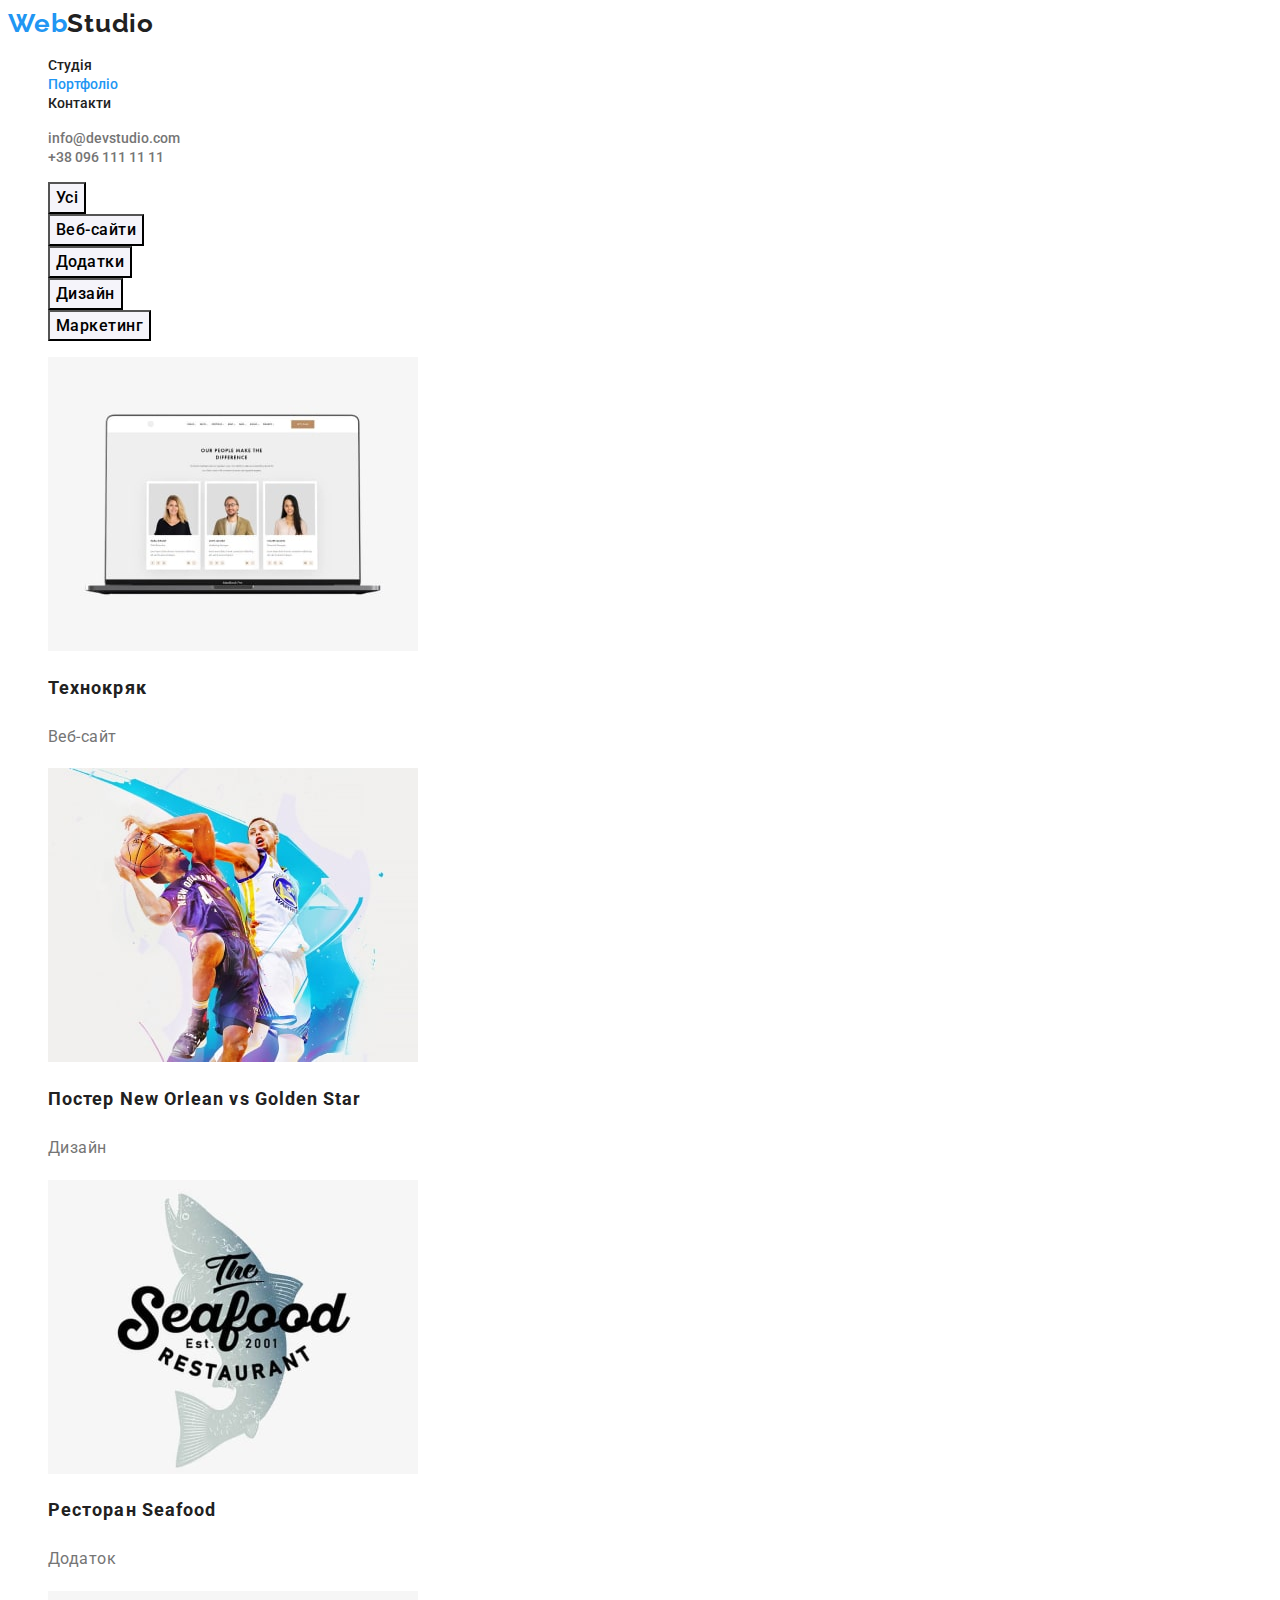
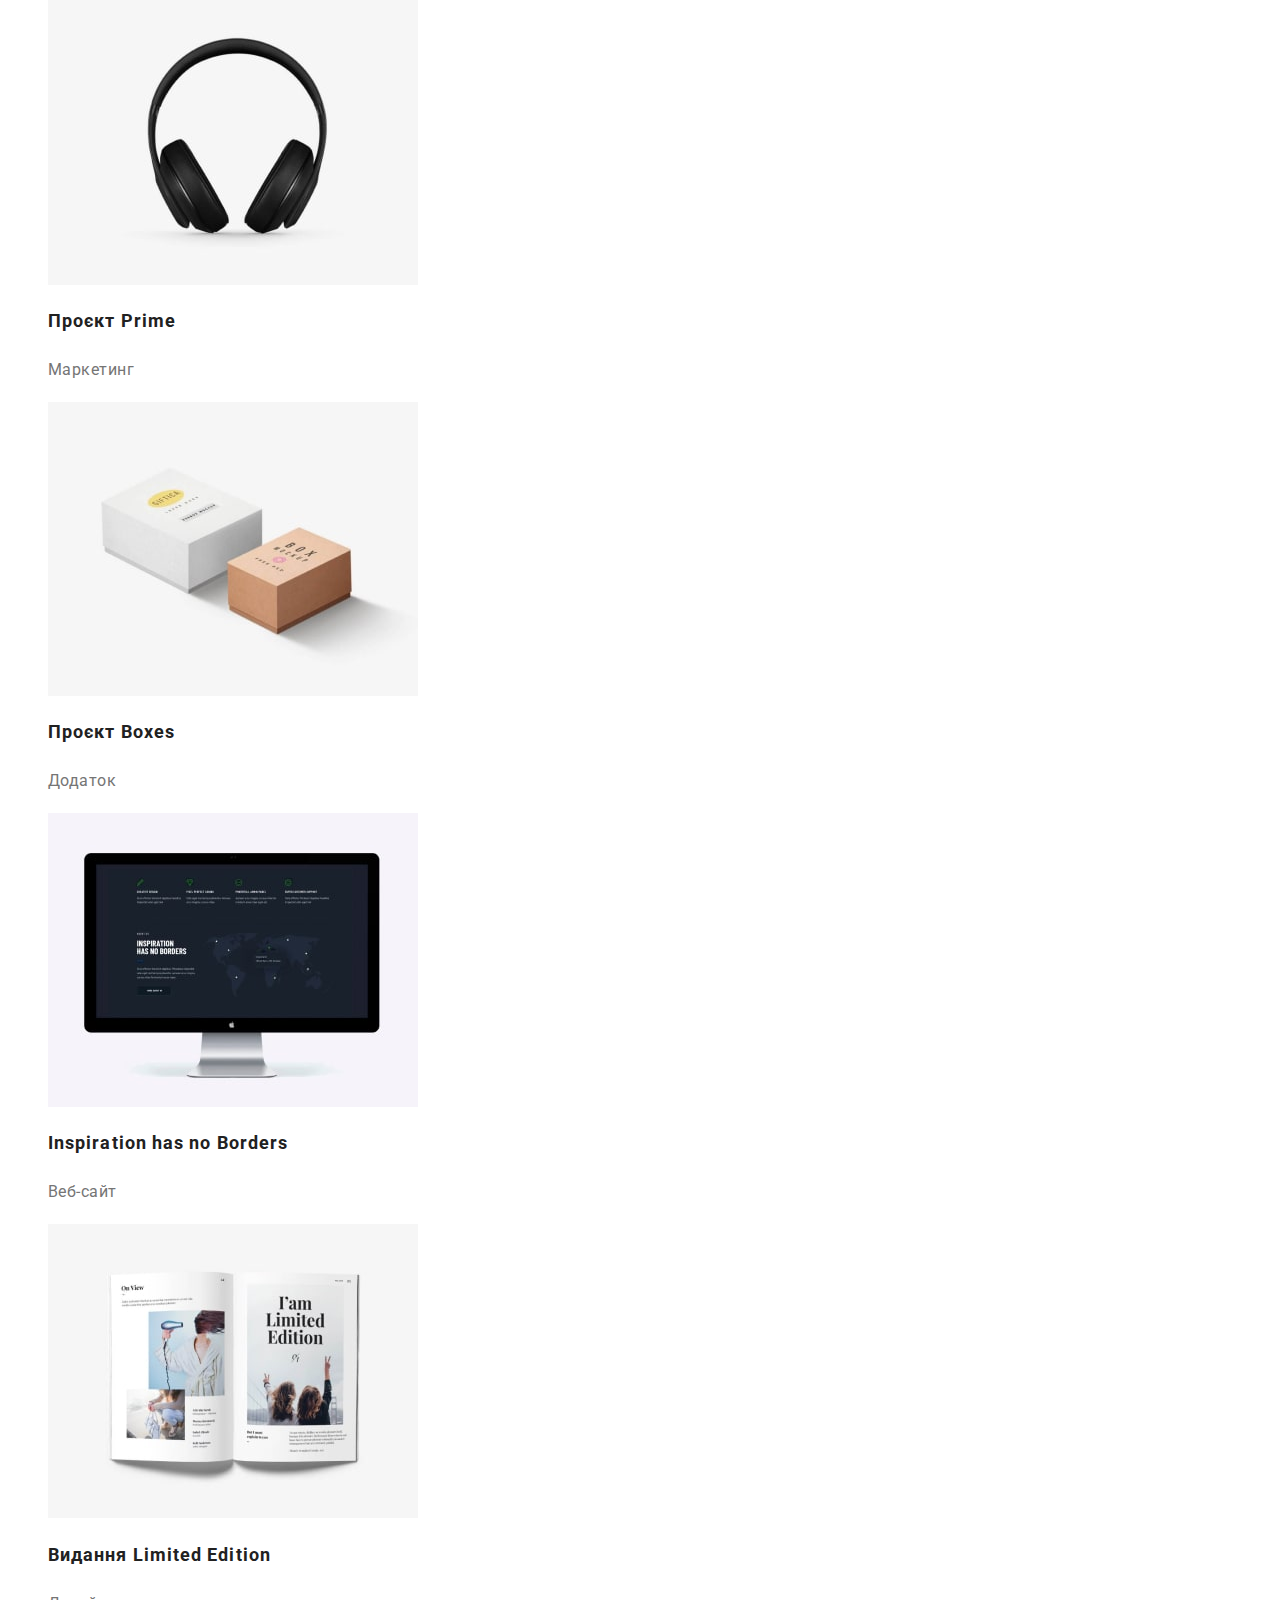
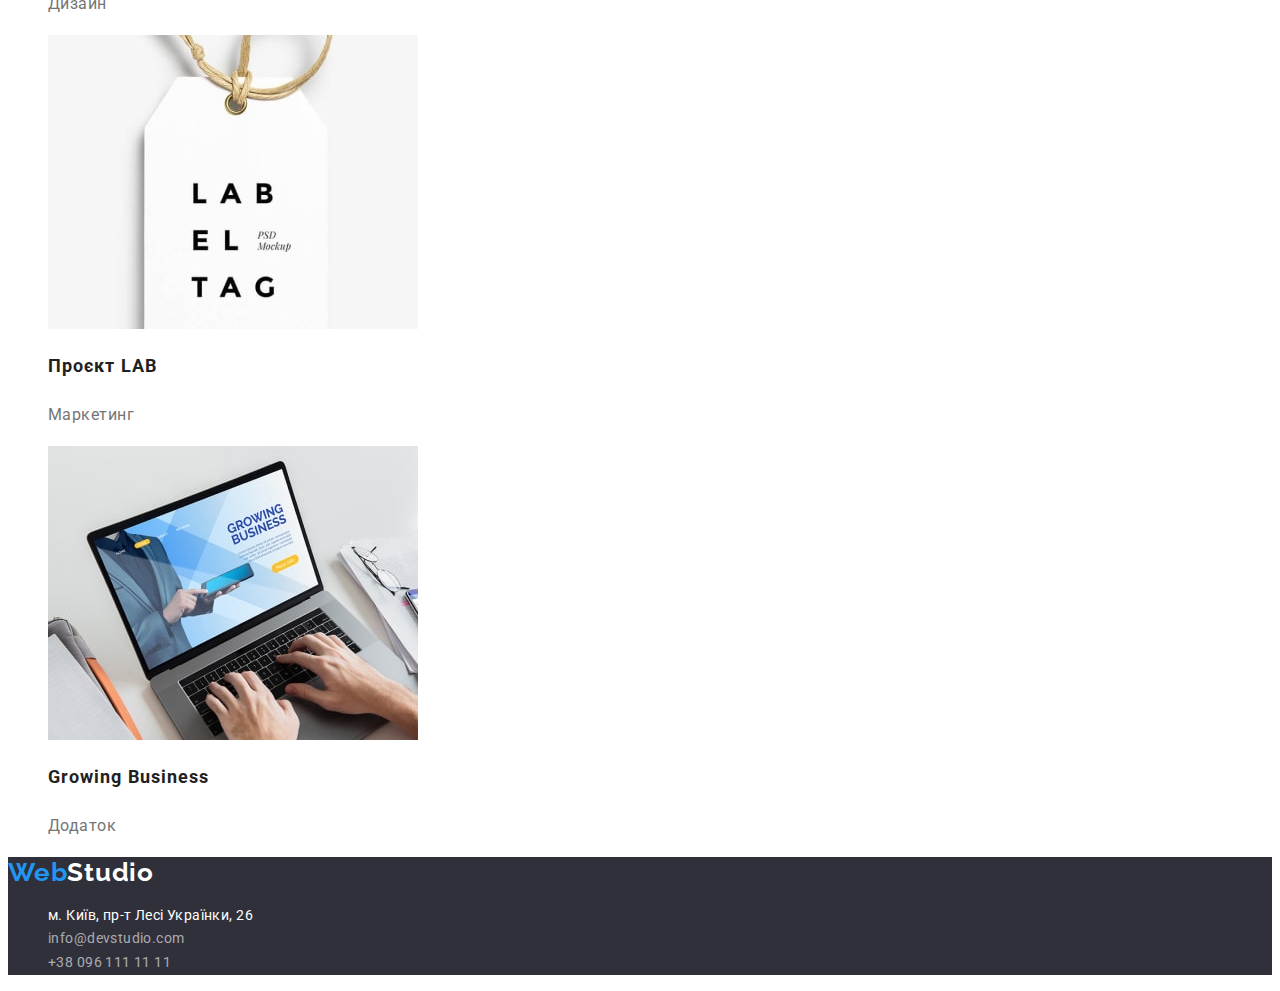
==== portfolio.html @ 6902799e "add goit-markup-hw-03" ====
<!DOCTYPE html>
<html lang="uk">
<head>
    <meta charset="UTF-8">
    <meta http-equiv="X-UA-Compatible" content="IE=edge">
    <meta name="viewport" content="width=device-width, initial-scale=1.0">
    <title>Портфоліо</title>
    <link rel="preconnect" href="https://fonts.googleapis.com">
    <link rel="preconnect" href="https://fonts.gstatic.com" crossorigin>
    <link href="https://fonts.googleapis.com/css2?family=Raleway:wght@700&family=Roboto:wght@400;500;700;900&display=swap" rel="stylesheet">
    <link rel="stylesheet" href="./css/styles.css">
</head>
<body>
    <header class="header">
        <nav class="header-navigation">
            <a class="header-logo" href="./index.html"><span class="part-logo">Web</span>Studio</a>
            <ul class="nav-list">
                <li class="nav-item"><a href="./index.html" class="nav-link">Студія</a></li>
                <li class="nav-item"><a href="./portfolio.html" class="nav-link current">Портфоліо</a></li>
                <li class="nav-item"><a href="#" class="nav-link">Контакти</a></li>
            </ul>
        </nav>
<!--contacts header-->
        <ul class="header-list">
            <li class="header-item"><a class="header-link" href="mailto:info@devstudio.com">info@devstudio.com</a></li>
            <li class="header-item"><a class="header-link" href="tel:+380961111111">+38 096 111 11 11</a></li>
        </ul>
    </header>
    <main>
        <section class="section">
            <h1 class="visually-hidden">Портфоліо</h1>
            <ul class="list-btn">
                <li class="item-btn"><button type="button" class="btn-filter">Усі</button></li>
                <li class="item-btn"><button type="button" class="btn-filter">Веб-сайти</button></li>
                <li class="item-btn"><button type="button" class="btn-filter">Додатки</button></li>
                <li class="item-btn"><button type="button" class="btn-filter">Дизайн</button></li>
                <li class="item-btn"><button type="button" class="btn-filter">Маркетинг</button></li>
            </ul>
            <ul class="list-projects">
                <li class="item-projects"> 
                    <a class="link-projects" href="#">
                        <img src="./image/laptop.jpg" alt="ноутбук" width="370">
                        <h2 class="subtitle-projects">Технокряк</h2>
                        <p class="text-projects">Веб-сайт</p>
                    </a>
                </li>
                <li class="item-projects">
                    <a class="link-projects" href="#">
                        <img src="./image/players.jpg" alt="два баскетболіста" width="370">
                        <h2 class="subtitle-projects">Постер New Orlean vs Golden Star</h2>
                        <p class="text-projects">Дизайн</p>
                    </a>
                </li>
                <li class="item-projects">
                    <a class="link-projects" href="#">
                        <img src="./image/logotitle.jpg" alt="логотип ресторану" width="370">
                        <h2 class="subtitle-projects">Ресторан Seafood</h2>
                        <p class="text-projects">Додаток</p>
                    </a>
                </li>
                <li class="item-projects"> 
                    <a class="link-projects" href="#">
                        <img src="./image/headphones.jpg" alt="навушники" width="370">
                        <h2 class="subtitle-projects">Проєкт Prime</h2>
                        <p class="text-projects">Маркетинг</p>
                    </a>
                </li>
                <li class="item-projects"> 
                    <a class="link-projects" href="#">
                        <img src="./image/boxes.jpg" alt="дві коробки" width="370">
                        <h2 class="subtitle-projects">Проєкт Boxes</h2>
                        <p class="text-projects">Додаток</p>
                    </a>
                </li>
                <li class="item-projects"> 
                    <a class="link-projects" href="#">
                        <img src="./image/monitor.jpg" alt="комп'ютерний монітор" width="370">
                        <h2 class="subtitle-projects">Inspiration has no Borders</h2>
                        <p class="text-projects">Веб-сайт</p>
                    </a>
                </li>
                <li class="item-projects"> 
                    <a class="link-projects" href="#">
                        <img src="./image/book.jpg" alt="відкрита книга" width="370">
                        <h2 class="subtitle-projects">Видання Limited Edition</h2>
                        <p class="text-projects">Дизайн</p>
                    </a>
                </li>
                <li class="item-projects"> 
                    <a class="link-projects" href="#">
                        <img src="./image/lable.jpg" alt="лейба" width="370">
                        <h2 class="subtitle-projects">Проєкт LAB</h2>
                        <p class="text-projects">Маркетинг</p>
                    </a>
                </li>
                <li class="item-projects"> 
                    <a class="link-projects" href="">
                        <img src="./image/laptop1.jpg" alt="ноутбук з руками" width="370">
                        <h2 class="subtitle-projects">Growing Business</h2>
                        <p class="text-projects">Додаток</p>
                    </a>
                </li>
            </ul>
        </section>
    </main>
<!--contacts footer-->
<footer class="footer">
    <a class="footer-logo" href="./index.html"><span class="footer-part-logo">Web</span>Studio</a>
    <address class="footer-address">
        <ul class="footer-list">
            <li class="footer-item"><a class="address-name" href="https://goo.gl/maps/CPtrU1FHBa2aNyZL9" 
                target="_blank" rel="noopener noreferrer nofollow">м. Київ, пр-т Лесі Українки, 26</a></li>
            <li class="footer-item"><a class="footer-link" href="mailto:info@devstudio.com">info@devstudio.com</a></li>
            <li class="footer-item"><a class="footer-link" href="tel:+380961111111">+38 096 111 11 11</a></li>
        </ul>
    </address>
</footer>
</body>
</html>
---- css/styles.css ----
:root {
    --primary-text-color: #212121;
    --secondary-text-color: #757575;
    --transparent-text-color: rgba(255, 255, 255, 0.6);

    --white-color: #FFFFFF;
    --blue-color: #2196F3;

    --secondary-background-color:  #2F303A;
    --section-background-color: #F5F4FA;
    --accent-btn-background-color: #188CE8;
}




/*------------BODY------------*/
body {
    font-family: "Roboto", sans-serif;
    color: var(--primary-text-color);
    background-color: var(--white-color);


}

/*---------------------СТУДІЯ-------------------*/

/*------------HEADER------------*/
.nav-list .nav-link.current {
    color: var(--blue-color);
    }

.header-logo {
    font-family: "Raleway", sans-serif;
    font-weight: 700;
    font-size: 26px;
    line-height: 1.19; 
    text-decoration: none;
    letter-spacing: 0.03em;
    color: var(--primary-text-color);
}

.part-logo {
    color: var(--blue-color);
}

.nav-link:hover,
.nav-link:focus {
    color: var(--blue-color);
}

.nav-list {
    list-style-type: none;
}

.nav-link {
    text-decoration: none;
    font-weight: 500;
    font-size: 14px;
    line-height: 1.14;
    color:    var(--primary-text-color);
}

.header-item {
    list-style-type: none;
}

.header-link {
    text-decoration: none;
    font-weight: 500;
    font-size: 14px;
    line-height: 1.14;   
    color: var(--secondary-text-color);
}

.header-link:hover,
.header-link:focus {
    color: var(--blue-color);
}

/*------------HERO------------*/
.hero {
    background-color: var(--secondary-background-color);
}

.hero-title {
    font-weight: 900;
    font-size: 44px;
    line-height: 1.36;
    text-align: center;
    letter-spacing: 0.06em;
    text-transform: uppercase;
    color: var(--white-color);
}

.hero-btn:hover,
.hero-btn:focus {
    background-color: var(--accent-btn-background-color);
    cursor: pointer;
}

.hero-btn {
    font-family: inherit;
    font-weight: 700;
    font-size: 16px;
    line-height: 1.87;
    letter-spacing: 0.06em;
    color: var(--white-color);
    background-color: var(--blue-color);
}

/*------------------ПРИХОВАНИЙ ЗАГОЛОВОК------------*/
.visually-hidden {
    position: absolute;
    white-space: nowrap;
    width: 1px;
    height: 1px;
    overflow: hidden;
    border: 0;
    padding: 0;
    clip: rect(0 0 0 0);
    clip-path: inset(50%);
    margin: -1px;
}

/*------------OUR FEATURES------------*/
.features-item {
    list-style-type: none;
}

.features-subtitle {
    font-size: 14px;
    line-height: 1.14;
    letter-spacing: 0.03em;
    text-transform: uppercase;
}

.features-text {
    font-size: 14px;
    line-height: 1.71;
    letter-spacing: 0.03em;
    color: var(--secondary-text-color);
}

/*------------OUR ACTIVITIES-----------*/
.activities-title {   
    font-size: 36px;
    line-height: 1.16;
    text-align: center;
    letter-spacing: 0.03em;
}

.activities-item {
    list-style-type: none; 
}

/*------------OUR TEAM-----------*/
.team {
    background-color: var(--section-background-color);;
}

.team-title {
    font-size: 36px;
    line-height: 1.16;
    text-align: center;
    letter-spacing: 0.03em;
}

.team-item {
    list-style-type: none;
    background-color: var(--white-color);
}

.team-name {
    font-weight: 500;
    font-size: 16px;
    line-height: 1.18;
    text-align: center;
    letter-spacing: 0.03em;
}

.team-position {
    font-size: 16px;
    line-height: 1.18;
    color: var(--secondary-text-color);
    text-align: center;
    letter-spacing: 0.03em;
}

/*------------FOOTER-----------*/
.footer {
    background-color: var(--secondary-background-color);
}

.footer-logo {
    font-family: "Raleway", sans-serif;
    font-weight: 700;
    font-size: 26px;
    line-height: 1.19; 
    text-decoration: none;
    letter-spacing: 0.03em;
    color: var(--white-color);
}

.footer-part-logo {
    color: var(--blue-color);
}

.address-name:hover,                                         
.address-name:focus {
    color: var(--blue-color);
}

.address-name {
    text-decoration: none;
    font-style: normal;
    font-size: 14px;
    line-height: 1.71;
    letter-spacing: 0.03em;
    color: var(--white-color);
}

.footer-list {
    list-style-type: none;
    
}

.footer-link {
    text-decoration: none;
    font-style: normal;
    font-size: 14px;
    line-height: 1.71;
    letter-spacing: 0.03em;
    color: var(--transparent-text-color);
}

.footer-link:hover,
.footer-link:focus {
    color: var(--blue-color);
}

/*---------------------ПОРТФОЛІО-------------------*/

/*----------main-------------*/
.list-btn {
    list-style-type: none;
}

.btn-filter:hover,
.btn-filter:focus {
    background-color: var(--blue-color);
    color: var(--white-color);
    cursor: pointer;
}

.list-btn .btn-filter.current {
    background-color: var(--blue-color);
}

.btn-filter {
    font-family: inherit;
    font-weight: 500;
    font-size: 16px;
    line-height: 1.62;
    text-align: center;
    letter-spacing: 0.03em;
    background-color: var(--section-background-color);
}

.list-projects {
    list-style-type: none;
}

.link-projects {
    text-decoration: none;
}

.subtitle-projects {
    font-size: 18px;
    line-height: 2;
    letter-spacing: 0.06em;
    color: var(--primary-text-color);
}

.text-projects {
    font-size: 16px;
    line-height: 1.88;
    letter-spacing: 0.03em;
    color: var(--secondary-text-color);
}
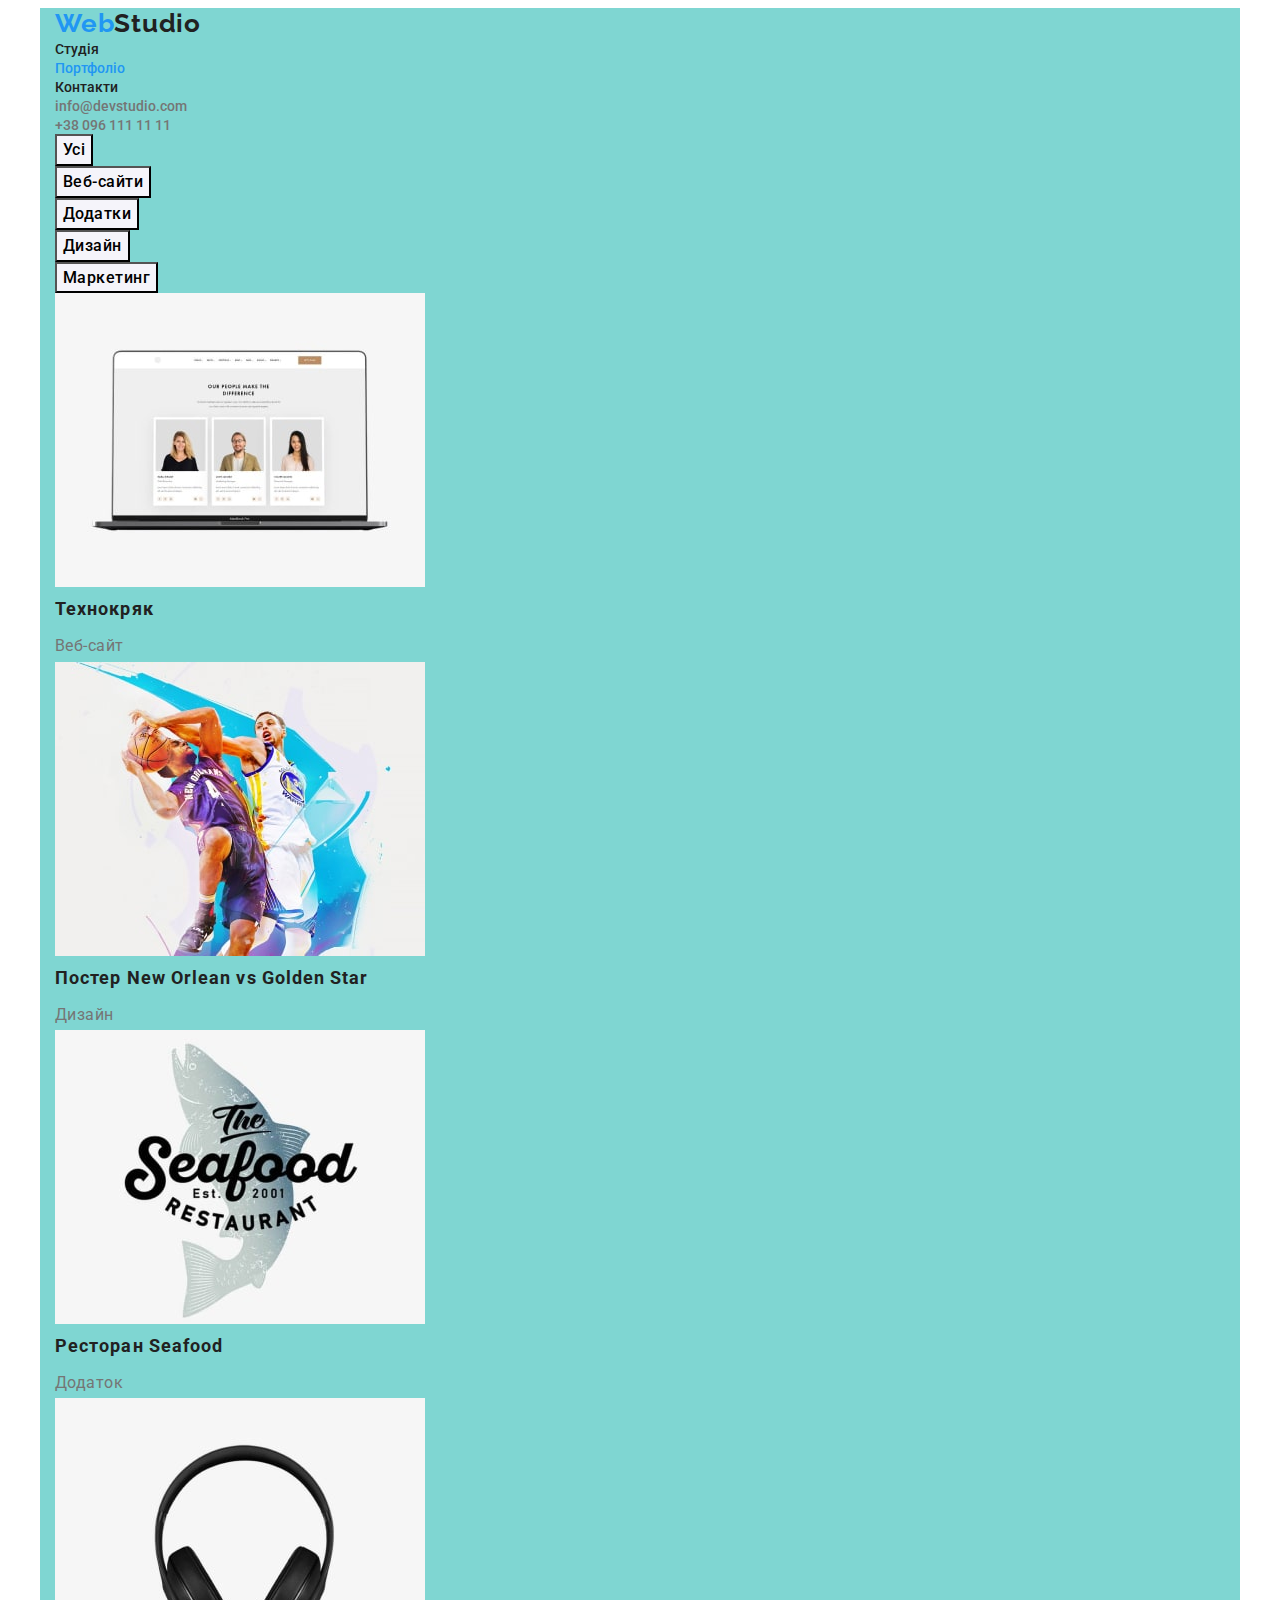
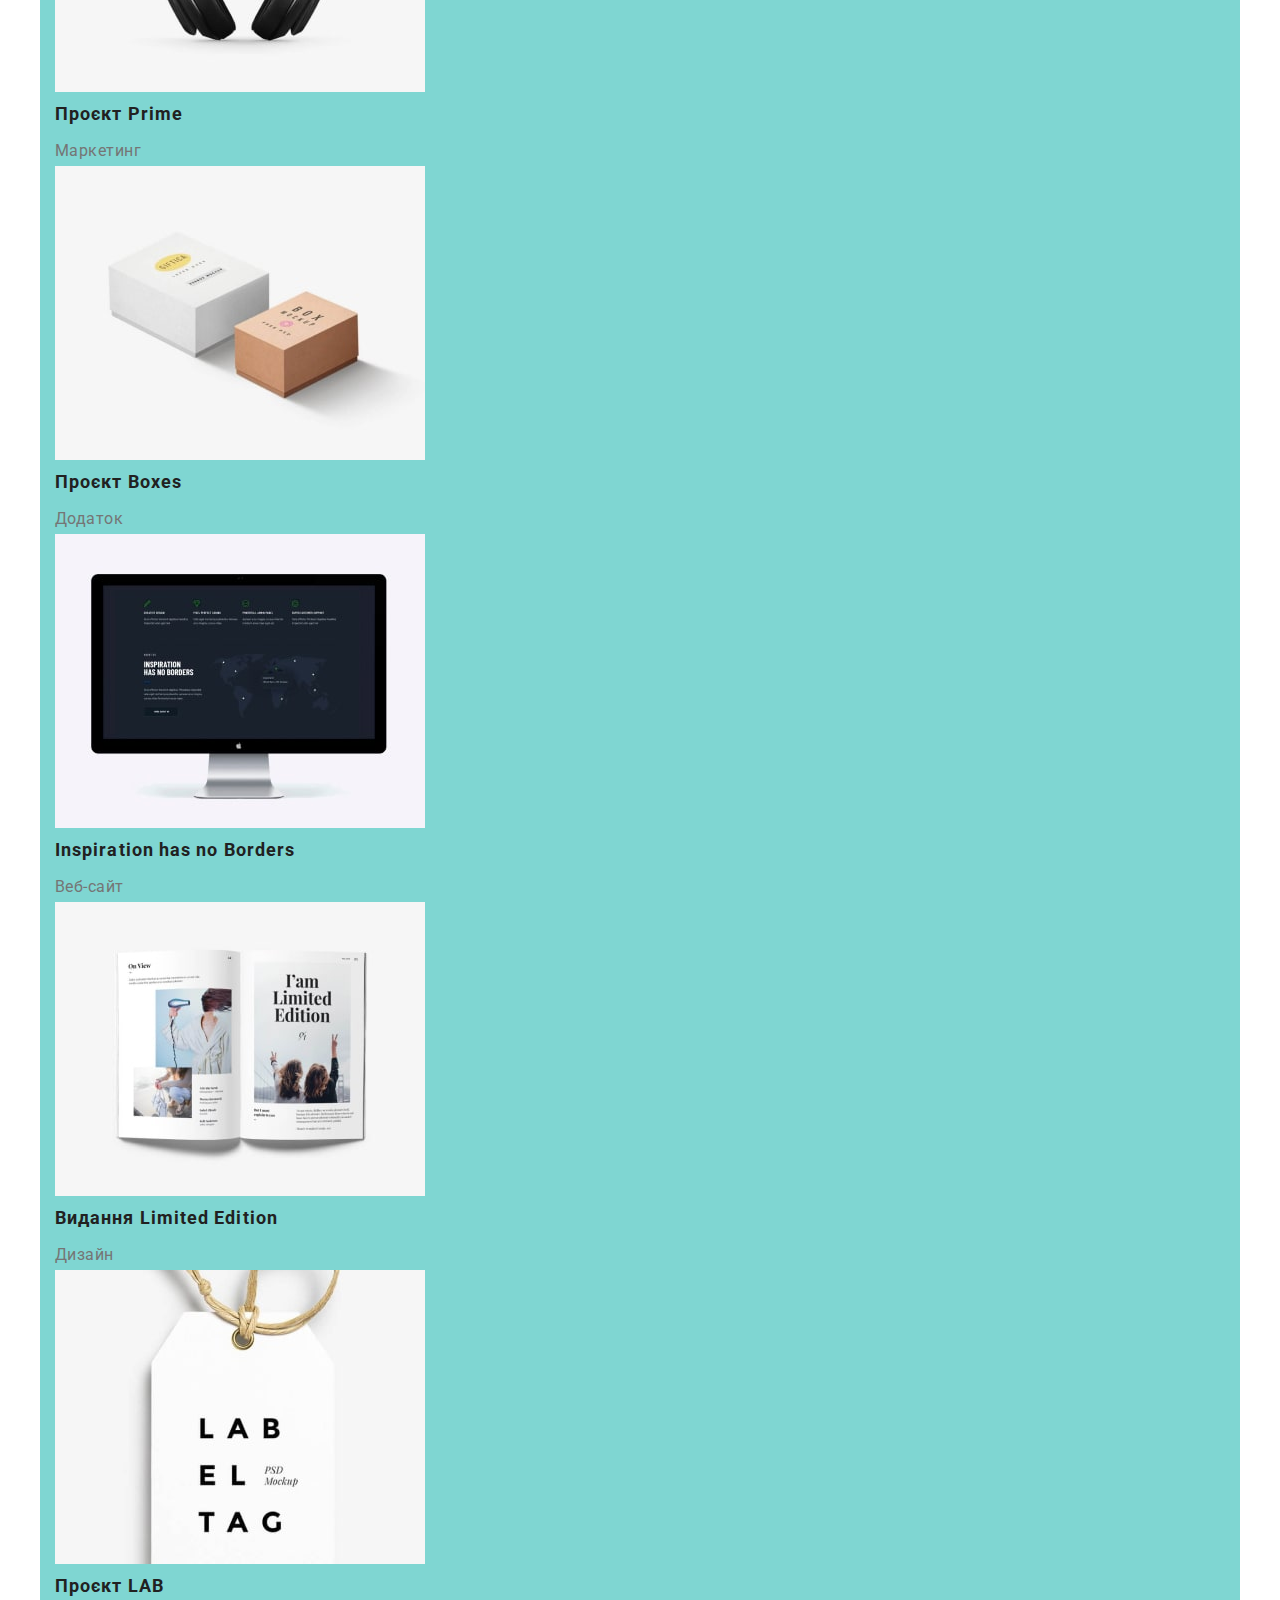
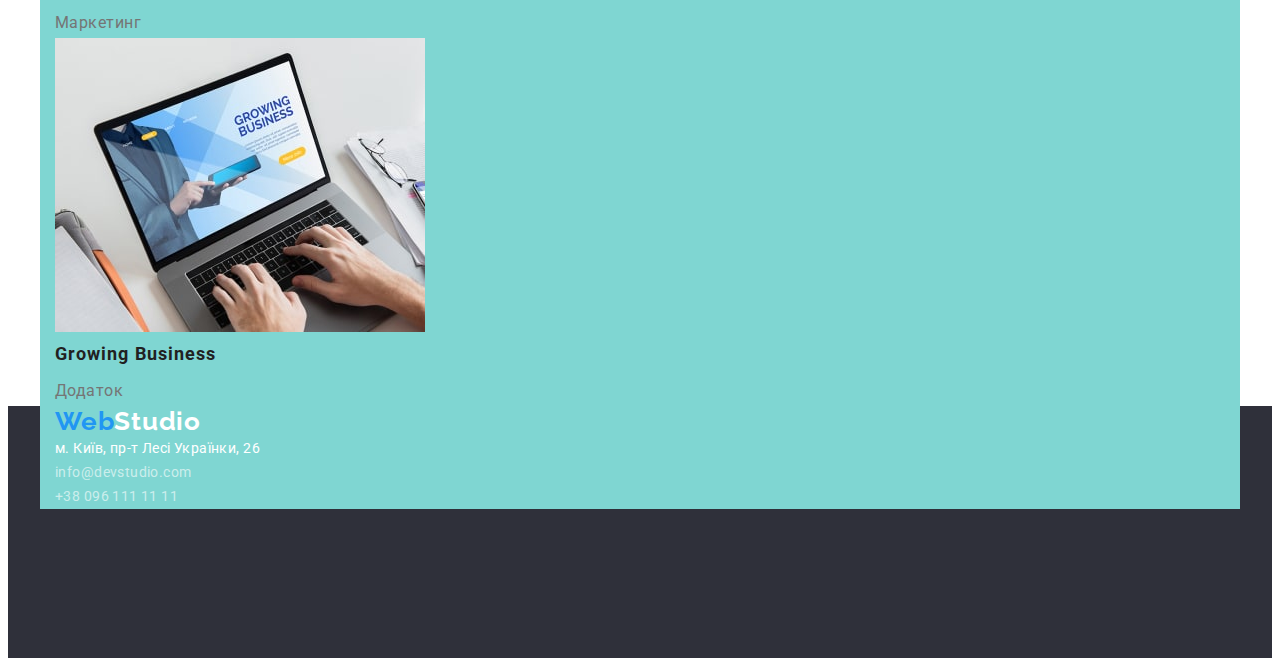
==== commit 197517c1: "add margin" ====
--- a/portfolio.html
+++ b/portfolio.html
@@ -1,119 +1,194 @@
 <!DOCTYPE html>
 <html lang="uk">
-<head>
-    <meta charset="UTF-8">
-    <meta http-equiv="X-UA-Compatible" content="IE=edge">
-    <meta name="viewport" content="width=device-width, initial-scale=1.0">
+  <head>
+    <meta charset="UTF-8" />
+    <meta http-equiv="X-UA-Compatible" content="IE=edge" />
+    <meta name="viewport" content="width=device-width, initial-scale=1.0" />
     <title>Портфоліо</title>
-    <link rel="preconnect" href="https://fonts.googleapis.com">
-    <link rel="preconnect" href="https://fonts.gstatic.com" crossorigin>
-    <link href="https://fonts.googleapis.com/css2?family=Raleway:wght@700&family=Roboto:wght@400;500;700;900&display=swap" rel="stylesheet">
-    <link rel="stylesheet" href="./css/styles.css">
-</head>
-<body>
+    <link rel="preconnect" href="https://fonts.googleapis.com" />
+    <link rel="preconnect" href="https://fonts.gstatic.com" crossorigin />
+    <link
+      href="https://fonts.googleapis.com/css2?family=Raleway:wght@700&family=Roboto:wght@400;500;700;900&display=swap"
+      rel="stylesheet"
+    />
+    <link
+      rel="stylesheet"
+      href="https://cdnjs.cloudflare.com/ajax/libs/modern-normalize/1.1.0/modern-normalize.min.css"
+      integrity="sha512-wpPYUAdjBVSE4KJnH1VR1HeZfpl1ub8YT/NKx4PuQ5NmX2tKuGu6U/JRp5y+Y8XG2tV+wKQpNHVUX03MfMFn9Q=="
+      crossorigin="anonymous"
+      referrerpolicy="no-referrer"
+    />
+    <link rel="stylesheet" href="./css/styles.css" />
+  </head>
+  <body>
     <header class="header">
+      <div class="container">
         <nav class="header-navigation">
-            <a class="header-logo" href="./index.html"><span class="part-logo">Web</span>Studio</a>
-            <ul class="nav-list">
-                <li class="nav-item"><a href="./index.html" class="nav-link">Студія</a></li>
-                <li class="nav-item"><a href="./portfolio.html" class="nav-link current">Портфоліо</a></li>
-                <li class="nav-item"><a href="#" class="nav-link">Контакти</a></li>
-            </ul>
+          <a class="header-logo" href="./index.html"
+            ><span class="part-logo">Web</span>Studio</a
+          >
+          <ul class="nav-list list">
+            <li class="nav-item">
+              <a href="./index.html" class="nav-link">Студія</a>
+            </li>
+            <li class="nav-item">
+              <a href="./portfolio.html" class="nav-link current">Портфоліо</a>
+            </li>
+            <li class="nav-item"><a href="#" class="nav-link">Контакти</a></li>
+          </ul>
         </nav>
-<!--contacts header-->
-        <ul class="header-list">
-            <li class="header-item"><a class="header-link" href="mailto:info@devstudio.com">info@devstudio.com</a></li>
-            <li class="header-item"><a class="header-link" href="tel:+380961111111">+38 096 111 11 11</a></li>
+        <!--contacts header-->
+        <ul class="header-list list">
+          <li class="header-item">
+            <a class="header-link" href="mailto:info@devstudio.com"
+              >info@devstudio.com</a
+            >
+          </li>
+          <li class="header-item">
+            <a class="header-link" href="tel:+380961111111"
+              >+38 096 111 11 11</a
+            >
+          </li>
         </ul>
+      </div>
     </header>
     <main>
-        <section class="section">
-            <h1 class="visually-hidden">Портфоліо</h1>
-            <ul class="list-btn">
-                <li class="item-btn"><button type="button" class="btn-filter">Усі</button></li>
-                <li class="item-btn"><button type="button" class="btn-filter">Веб-сайти</button></li>
-                <li class="item-btn"><button type="button" class="btn-filter">Додатки</button></li>
-                <li class="item-btn"><button type="button" class="btn-filter">Дизайн</button></li>
-                <li class="item-btn"><button type="button" class="btn-filter">Маркетинг</button></li>
-            </ul>
-            <ul class="list-projects">
-                <li class="item-projects"> 
-                    <a class="link-projects" href="#">
-                        <img src="./image/laptop.jpg" alt="ноутбук" width="370">
-                        <h2 class="subtitle-projects">Технокряк</h2>
-                        <p class="text-projects">Веб-сайт</p>
-                    </a>
-                </li>
-                <li class="item-projects">
-                    <a class="link-projects" href="#">
-                        <img src="./image/players.jpg" alt="два баскетболіста" width="370">
-                        <h2 class="subtitle-projects">Постер New Orlean vs Golden Star</h2>
-                        <p class="text-projects">Дизайн</p>
-                    </a>
-                </li>
-                <li class="item-projects">
-                    <a class="link-projects" href="#">
-                        <img src="./image/logotitle.jpg" alt="логотип ресторану" width="370">
-                        <h2 class="subtitle-projects">Ресторан Seafood</h2>
-                        <p class="text-projects">Додаток</p>
-                    </a>
-                </li>
-                <li class="item-projects"> 
-                    <a class="link-projects" href="#">
-                        <img src="./image/headphones.jpg" alt="навушники" width="370">
-                        <h2 class="subtitle-projects">Проєкт Prime</h2>
-                        <p class="text-projects">Маркетинг</p>
-                    </a>
-                </li>
-                <li class="item-projects"> 
-                    <a class="link-projects" href="#">
-                        <img src="./image/boxes.jpg" alt="дві коробки" width="370">
-                        <h2 class="subtitle-projects">Проєкт Boxes</h2>
-                        <p class="text-projects">Додаток</p>
-                    </a>
-                </li>
-                <li class="item-projects"> 
-                    <a class="link-projects" href="#">
-                        <img src="./image/monitor.jpg" alt="комп'ютерний монітор" width="370">
-                        <h2 class="subtitle-projects">Inspiration has no Borders</h2>
-                        <p class="text-projects">Веб-сайт</p>
-                    </a>
-                </li>
-                <li class="item-projects"> 
-                    <a class="link-projects" href="#">
-                        <img src="./image/book.jpg" alt="відкрита книга" width="370">
-                        <h2 class="subtitle-projects">Видання Limited Edition</h2>
-                        <p class="text-projects">Дизайн</p>
-                    </a>
-                </li>
-                <li class="item-projects"> 
-                    <a class="link-projects" href="#">
-                        <img src="./image/lable.jpg" alt="лейба" width="370">
-                        <h2 class="subtitle-projects">Проєкт LAB</h2>
-                        <p class="text-projects">Маркетинг</p>
-                    </a>
-                </li>
-                <li class="item-projects"> 
-                    <a class="link-projects" href="">
-                        <img src="./image/laptop1.jpg" alt="ноутбук з руками" width="370">
-                        <h2 class="subtitle-projects">Growing Business</h2>
-                        <p class="text-projects">Додаток</p>
-                    </a>
-                </li>
-            </ul>
-        </section>
+      <section class="section">
+        <div class="container">
+          <h1 class="visually-hidden">Портфоліо</h1>
+          <ul class="list-btn list">
+            <li class="item-btn">
+              <button type="button" class="btn-filter">Усі</button>
+            </li>
+            <li class="item-btn">
+              <button type="button" class="btn-filter">Веб-сайти</button>
+            </li>
+            <li class="item-btn">
+              <button type="button" class="btn-filter">Додатки</button>
+            </li>
+            <li class="item-btn">
+              <button type="button" class="btn-filter">Дизайн</button>
+            </li>
+            <li class="item-btn">
+              <button type="button" class="btn-filter">Маркетинг</button>
+            </li>
+          </ul>
+          <ul class="list-projects list">
+            <li class="item-projects">
+              <a class="link-projects" href="#">
+                <img src="./image/laptop.jpg" alt="ноутбук" width="370" />
+                <h2 class="subtitle-projects title">Технокряк</h2>
+                <p class="text-projects text">Веб-сайт</p>
+              </a>
+            </li>
+            <li class="item-projects">
+              <a class="link-projects" href="#">
+                <img
+                  src="./image/players.jpg"
+                  alt="два баскетболіста"
+                  width="370"
+                />
+                <h2 class="subtitle-projects title">
+                  Постер New Orlean vs Golden Star
+                </h2>
+                <p class="text-projects text">Дизайн</p>
+              </a>
+            </li>
+            <li class="item-projects">
+              <a class="link-projects" href="#">
+                <img
+                  src="./image/logotitle.jpg"
+                  alt="логотип ресторану"
+                  width="370"
+                />
+                <h2 class="subtitle-projects title">Ресторан Seafood</h2>
+                <p class="text-projects text">Додаток</p>
+              </a>
+            </li>
+            <li class="item-projects">
+              <a class="link-projects" href="#">
+                <img src="./image/headphones.jpg" alt="навушники" width="370" />
+                <h2 class="subtitle-projects title">Проєкт Prime</h2>
+                <p class="text-projects text">Маркетинг</p>
+              </a>
+            </li>
+            <li class="item-projects">
+              <a class="link-projects" href="#">
+                <img src="./image/boxes.jpg" alt="дві коробки" width="370" />
+                <h2 class="subtitle-projects title">Проєкт Boxes</h2>
+                <p class="text-projects text">Додаток</p>
+              </a>
+            </li>
+            <li class="item-projects">
+              <a class="link-projects" href="#">
+                <img
+                  src="./image/monitor.jpg"
+                  alt="комп'ютерний монітор"
+                  width="370"
+                />
+                <h2 class="subtitle-projects title">Inspiration has no Borders</h2>
+                <p class="text-projects text">Веб-сайт</p>
+              </a>
+            </li>
+            <li class="item-projects">
+              <a class="link-projects" href="#">
+                <img src="./image/book.jpg" alt="відкрита книга" width="370" />
+                <h2 class="subtitle-projects title">Видання Limited Edition</h2>
+                <p class="text-projects text">Дизайн</p>
+              </a>
+            </li>
+            <li class="item-projects">
+              <a class="link-projects" href="#">
+                <img src="./image/lable.jpg" alt="лейба" width="370" />
+                <h2 class="subtitle-projects title">Проєкт LAB</h2>
+                <p class="text-projects text">Маркетинг</p>
+              </a>
+            </li>
+            <li class="item-projects">
+              <a class="link-projects" href="">
+                <img
+                  src="./image/laptop1.jpg"
+                  alt="ноутбук з руками"
+                  width="370"
+                />
+                <h2 class="subtitle-projects title">Growing Business</h2>
+                <p class="text-projects text">Додаток</p>
+              </a>
+            </li>
+          </ul>
+        </div>
+      </section>
     </main>
-<!--contacts footer-->
-<footer class="footer">
-    <a class="footer-logo" href="./index.html"><span class="footer-part-logo">Web</span>Studio</a>
-    <address class="footer-address">
-        <ul class="footer-list">
-            <li class="footer-item"><a class="address-name" href="https://goo.gl/maps/CPtrU1FHBa2aNyZL9" 
-                target="_blank" rel="noopener noreferrer nofollow">м. Київ, пр-т Лесі Українки, 26</a></li>
-            <li class="footer-item"><a class="footer-link" href="mailto:info@devstudio.com">info@devstudio.com</a></li>
-            <li class="footer-item"><a class="footer-link" href="tel:+380961111111">+38 096 111 11 11</a></li>
-        </ul>
-    </address>
-</footer>
-</body>
-</html>+    <!--contacts footer-->
+    <footer class="footer">
+      <div class="container">
+        <a class="footer-logo" href="./index.html"
+          ><span class="footer-part-logo">Web</span>Studio</a
+        >
+        <address class="footer-address">
+          <ul class="footer-list list">
+            <li class="footer-item">
+              <a
+                class="address-name"
+                href="https://goo.gl/maps/CPtrU1FHBa2aNyZL9"
+                target="_blank"
+                rel="noopener noreferrer nofollow"
+                >м. Київ, пр-т Лесі Українки, 26</a
+              >
+            </li>
+            <li class="footer-item">
+              <a class="footer-link" href="mailto:info@devstudio.com"
+                >info@devstudio.com</a
+              >
+            </li>
+            <li class="footer-item">
+              <a class="footer-link" href="tel:+380961111111"
+                >+38 096 111 11 11</a
+              >
+            </li>
+          </ul>
+        </address>
+      </div>
+    </footer>
+  </body>
+</html>
--- a/css/styles.css
+++ b/css/styles.css
@@ -1,291 +1,350 @@
+html {
+  box-sizing: border-box;
+}
+
+*,
+*::before,
+*::after {
+  box-sizing: inherit;
+}
 
 :root {
-    --primary-text-color: #212121;
-    --secondary-text-color: #757575;
-    --transparent-text-color: rgba(255, 255, 255, 0.6);
-
-    --white-color: #FFFFFF;
-    --blue-color: #2196F3;
-
-    --secondary-background-color:  #2F303A;
-    --section-background-color: #F5F4FA;
-    --accent-btn-background-color: #188CE8;
-}
-
-
-
+  --primary-text-color: #212121;
+  --secondary-text-color: #757575;
+  --transparent-text-color: rgba(255, 255, 255, 0.6);
+
+  --white-color: #ffffff;
+  --blue-color: #2196f3;
+
+  --secondary-background-color: #2f303a;
+  --section-background-color: #f5f4fa;
+  --accent-btn-background-color: #188ce8;
+}
 
 /*------------BODY------------*/
 body {
-    font-family: "Roboto", sans-serif;
-    color: var(--primary-text-color);
-    background-color: var(--white-color);
-
-
-}
-
-/*---------------------СТУДІЯ-------------------*/
+  font-family: "Roboto", sans-serif;
+  color: var(--primary-text-color);
+  background-color: var(--white-color);
+}
+
+/*h1,
+h2,
+h3,
+h4,
+h5,
+h6,
+p,
+ul {
+  margin-top: 0;
+  margin-bottom: 0;
+  padding: 0;
+}*/
 
 /*------------HEADER------------*/
+.container {
+  width: 1200px;
+  margin-left: auto;
+  margin-right: auto;
+  padding-left: 15px;
+  padding-right: 15px;
+  background-color: rgb(127, 214, 210);
+}
+
 .nav-list .nav-link.current {
-    color: var(--blue-color);
-    }
+  color: var(--blue-color);
+}
+
+.list {
+  margin-top: 0;
+  margin-bottom: 0;
+  padding-left: 0;
+
+  list-style-type: none;
+}
+
+.title {
+  margin-top: 0;
+  margin-bottom: 0;
+}
+
+.text {
+  margin-top: 0;
+  margin-bottom: 0;
+}
 
 .header-logo {
-    font-family: "Raleway", sans-serif;
-    font-weight: 700;
-    font-size: 26px;
-    line-height: 1.19; 
-    text-decoration: none;
-    letter-spacing: 0.03em;
-    color: var(--primary-text-color);
+  font-family: "Raleway", sans-serif;
+  font-weight: 700;
+  font-size: 26px;
+  line-height: 1.19;
+  text-decoration: none;
+  letter-spacing: 0.03em;
+  color: var(--primary-text-color);
 }
 
 .part-logo {
-    color: var(--blue-color);
+  color: var(--blue-color);
 }
 
 .nav-link:hover,
 .nav-link:focus {
-    color: var(--blue-color);
-}
-
-.nav-list {
-    list-style-type: none;
-}
+  color: var(--blue-color);
+}
+
 
 .nav-link {
-    text-decoration: none;
-    font-weight: 500;
-    font-size: 14px;
-    line-height: 1.14;
-    color:    var(--primary-text-color);
+  text-decoration: none;
+  font-weight: 500;
+  font-size: 14px;
+  line-height: 1.14;
+  color: var(--primary-text-color);
 }
 
 .header-item {
-    list-style-type: none;
+  list-style-type: none;
 }
 
 .header-link {
-    text-decoration: none;
-    font-weight: 500;
-    font-size: 14px;
-    line-height: 1.14;   
-    color: var(--secondary-text-color);
+  text-decoration: none;
+  font-weight: 500;
+  font-size: 14px;
+  line-height: 1.14;
+  color: var(--secondary-text-color);
 }
 
 .header-link:hover,
 .header-link:focus {
-    color: var(--blue-color);
-}
+  color: var(--blue-color);
+}
+
+/*------------FOOTER-----------*/
+.footer {
+  background-color: var(--secondary-background-color);
+  /*width: 1600px;*/
+  height: 252px;
+}
+
+.footer-logo {
+  margin-bottom: 20px;
+
+  font-family: "Raleway", sans-serif;
+  font-weight: 700;
+  font-size: 26px;
+  line-height: 1.19;
+  text-decoration: none;
+  letter-spacing: 0.03em;
+  color: var(--white-color);
+}
+
+.footer-part-logo {
+  color: var(--blue-color);
+}
+
+.address-name:hover,
+.address-name:focus {
+  color: var(--blue-color);
+}
+
+.address-name {
+  text-decoration: none;
+  font-style: normal;
+  font-size: 14px;
+  line-height: 1.71;
+  letter-spacing: 0.03em;
+  color: var(--white-color);
+}
+
+.footer-item {
+  text-decoration: none;
+}
+
+.footer-link {
+  text-decoration: none;
+  font-style: normal;
+  font-size: 14px;
+  line-height: 1.71;
+  letter-spacing: 0.03em;
+  color: var(--transparent-text-color);
+}
+
+.footer-link:hover,
+.footer-link:focus {
+  color: var(--blue-color);
+}
+
+/*------------------------------------СТУДІЯ-----------------------------------*/
 
 /*------------HERO------------*/
 .hero {
-    background-color: var(--secondary-background-color);
+  background-color: var(--secondary-background-color);
+  /*width: 1600px;*/
+  height: 600px;
 }
 
 .hero-title {
-    font-weight: 900;
-    font-size: 44px;
-    line-height: 1.36;
-    text-align: center;
-    letter-spacing: 0.06em;
-    text-transform: uppercase;
-    color: var(--white-color);
+  margin-bottom: 30px;
+
+  font-weight: 900;
+  font-size: 44px;
+  line-height: 1.36;
+  text-align: center;
+  letter-spacing: 0.06em;
+  text-transform: uppercase;
+  color: var(--white-color);
 }
 
 .hero-btn:hover,
 .hero-btn:focus {
-    background-color: var(--accent-btn-background-color);
-    cursor: pointer;
+  background-color: var(--accent-btn-background-color);
+  cursor: pointer;
 }
 
 .hero-btn {
-    font-family: inherit;
-    font-weight: 700;
-    font-size: 16px;
-    line-height: 1.87;
-    letter-spacing: 0.06em;
-    color: var(--white-color);
-    background-color: var(--blue-color);
+  font-family: inherit;
+  font-weight: 700;
+  font-size: 16px;
+  line-height: 1.87;
+  letter-spacing: 0.06em;
+  color: var(--white-color);
+  background-color: var(--blue-color);
 }
 
 /*------------------ПРИХОВАНИЙ ЗАГОЛОВОК------------*/
 .visually-hidden {
-    position: absolute;
-    white-space: nowrap;
-    width: 1px;
-    height: 1px;
-    overflow: hidden;
-    border: 0;
-    padding: 0;
-    clip: rect(0 0 0 0);
-    clip-path: inset(50%);
-    margin: -1px;
+  position: absolute;
+  white-space: nowrap;
+  width: 1px;
+  height: 1px;
+  overflow: hidden;
+  border: 0;
+  padding: 0;
+  clip: rect(0 0 0 0);
+  clip-path: inset(50%);
+  margin: -1px;
 }
 
 /*------------OUR FEATURES------------*/
 .features-item {
-    list-style-type: none;
-}
+  list-style-type: none;
+}
+
 
 .features-subtitle {
-    font-size: 14px;
-    line-height: 1.14;
-    letter-spacing: 0.03em;
-    text-transform: uppercase;
+  margin-bottom: 10px;
+
+  font-size: 14px;
+  line-height: 1.14;
+  letter-spacing: 0.03em;
+  text-transform: uppercase;
 }
 
 .features-text {
-    font-size: 14px;
-    line-height: 1.71;
-    letter-spacing: 0.03em;
-    color: var(--secondary-text-color);
+  font-size: 14px;
+  line-height: 1.71;
+  letter-spacing: 0.03em;
+  color: var(--secondary-text-color);
 }
 
 /*------------OUR ACTIVITIES-----------*/
-.activities-title {   
-    font-size: 36px;
-    line-height: 1.16;
-    text-align: center;
-    letter-spacing: 0.03em;
+.activities-title {
+  margin-bottom: 50px;
+
+  font-size: 36px;
+  line-height: 1.16;
+  text-align: center;
+  letter-spacing: 0.03em;
 }
 
 .activities-item {
-    list-style-type: none; 
+  list-style-type: none;
 }
 
 /*------------OUR TEAM-----------*/
 .team {
-    background-color: var(--section-background-color);;
+  background-color: var(--section-background-color);
+  /*width: 1600px;
+  height: 648px;*/
 }
 
 .team-title {
-    font-size: 36px;
-    line-height: 1.16;
-    text-align: center;
-    letter-spacing: 0.03em;
+  margin-bottom: 50px;
+
+  font-size: 36px;
+  line-height: 1.16;
+  text-align: center;
+  letter-spacing: 0.03em;
 }
 
 .team-item {
-    list-style-type: none;
-    background-color: var(--white-color);
+  list-style-type: none;
+  background-color: var(--white-color);
 }
 
 .team-name {
-    font-weight: 500;
-    font-size: 16px;
-    line-height: 1.18;
-    text-align: center;
-    letter-spacing: 0.03em;
+  margin-bottom: 10px;
+  font-weight: 500;
+  font-size: 16px;
+  line-height: 1.18;
+  text-align: center;
+  letter-spacing: 0.03em;
 }
 
 .team-position {
-    font-size: 16px;
-    line-height: 1.18;
-    color: var(--secondary-text-color);
-    text-align: center;
-    letter-spacing: 0.03em;
-}
-
-/*------------FOOTER-----------*/
-.footer {
-    background-color: var(--secondary-background-color);
-}
-
-.footer-logo {
-    font-family: "Raleway", sans-serif;
-    font-weight: 700;
-    font-size: 26px;
-    line-height: 1.19; 
-    text-decoration: none;
-    letter-spacing: 0.03em;
-    color: var(--white-color);
-}
-
-.footer-part-logo {
-    color: var(--blue-color);
-}
-
-.address-name:hover,                                         
-.address-name:focus {
-    color: var(--blue-color);
-}
-
-.address-name {
-    text-decoration: none;
-    font-style: normal;
-    font-size: 14px;
-    line-height: 1.71;
-    letter-spacing: 0.03em;
-    color: var(--white-color);
-}
-
-.footer-list {
-    list-style-type: none;
-    
-}
-
-.footer-link {
-    text-decoration: none;
-    font-style: normal;
-    font-size: 14px;
-    line-height: 1.71;
-    letter-spacing: 0.03em;
-    color: var(--transparent-text-color);
-}
-
-.footer-link:hover,
-.footer-link:focus {
-    color: var(--blue-color);
-}
-
-/*---------------------ПОРТФОЛІО-------------------*/
+  font-size: 16px;
+  line-height: 1.18;
+  color: var(--secondary-text-color);
+  text-align: center;
+  letter-spacing: 0.03em;
+}
+
+/*----------------------------------ПОРТФОЛІО--------------------------------*/
 
 /*----------main-------------*/
 .list-btn {
-    list-style-type: none;
+  list-style-type: none;
 }
 
 .btn-filter:hover,
 .btn-filter:focus {
-    background-color: var(--blue-color);
-    color: var(--white-color);
-    cursor: pointer;
+  background-color: var(--blue-color);
+  color: var(--white-color);
+  cursor: pointer;
 }
 
 .list-btn .btn-filter.current {
-    background-color: var(--blue-color);
+  background-color: var(--blue-color);
 }
 
 .btn-filter {
-    font-family: inherit;
-    font-weight: 500;
-    font-size: 16px;
-    line-height: 1.62;
-    text-align: center;
-    letter-spacing: 0.03em;
-    background-color: var(--section-background-color);
+  font-family: inherit;
+  font-weight: 500;
+  font-size: 16px;
+  line-height: 1.62;
+  text-align: center;
+  letter-spacing: 0.03em;
+  background-color: var(--section-background-color);
 }
 
 .list-projects {
-    list-style-type: none;
+  list-style-type: none;
 }
 
 .link-projects {
-    text-decoration: none;
-}
-
+  text-decoration: none;
+}
+    
 .subtitle-projects {
-    font-size: 18px;
-    line-height: 2;
-    letter-spacing: 0.06em;
-    color: var(--primary-text-color);
+  margin-bottom: 4px;
+  font-size: 18px;
+  line-height: 2;
+  letter-spacing: 0.06em;
+  color: var(--primary-text-color);
 }
 
 .text-projects {
-    font-size: 16px;
-    line-height: 1.88;
-    letter-spacing: 0.03em;
-    color: var(--secondary-text-color);
-}+  font-size: 16px;
+  line-height: 1.88;
+  letter-spacing: 0.03em;
+  color: var(--secondary-text-color);
+}
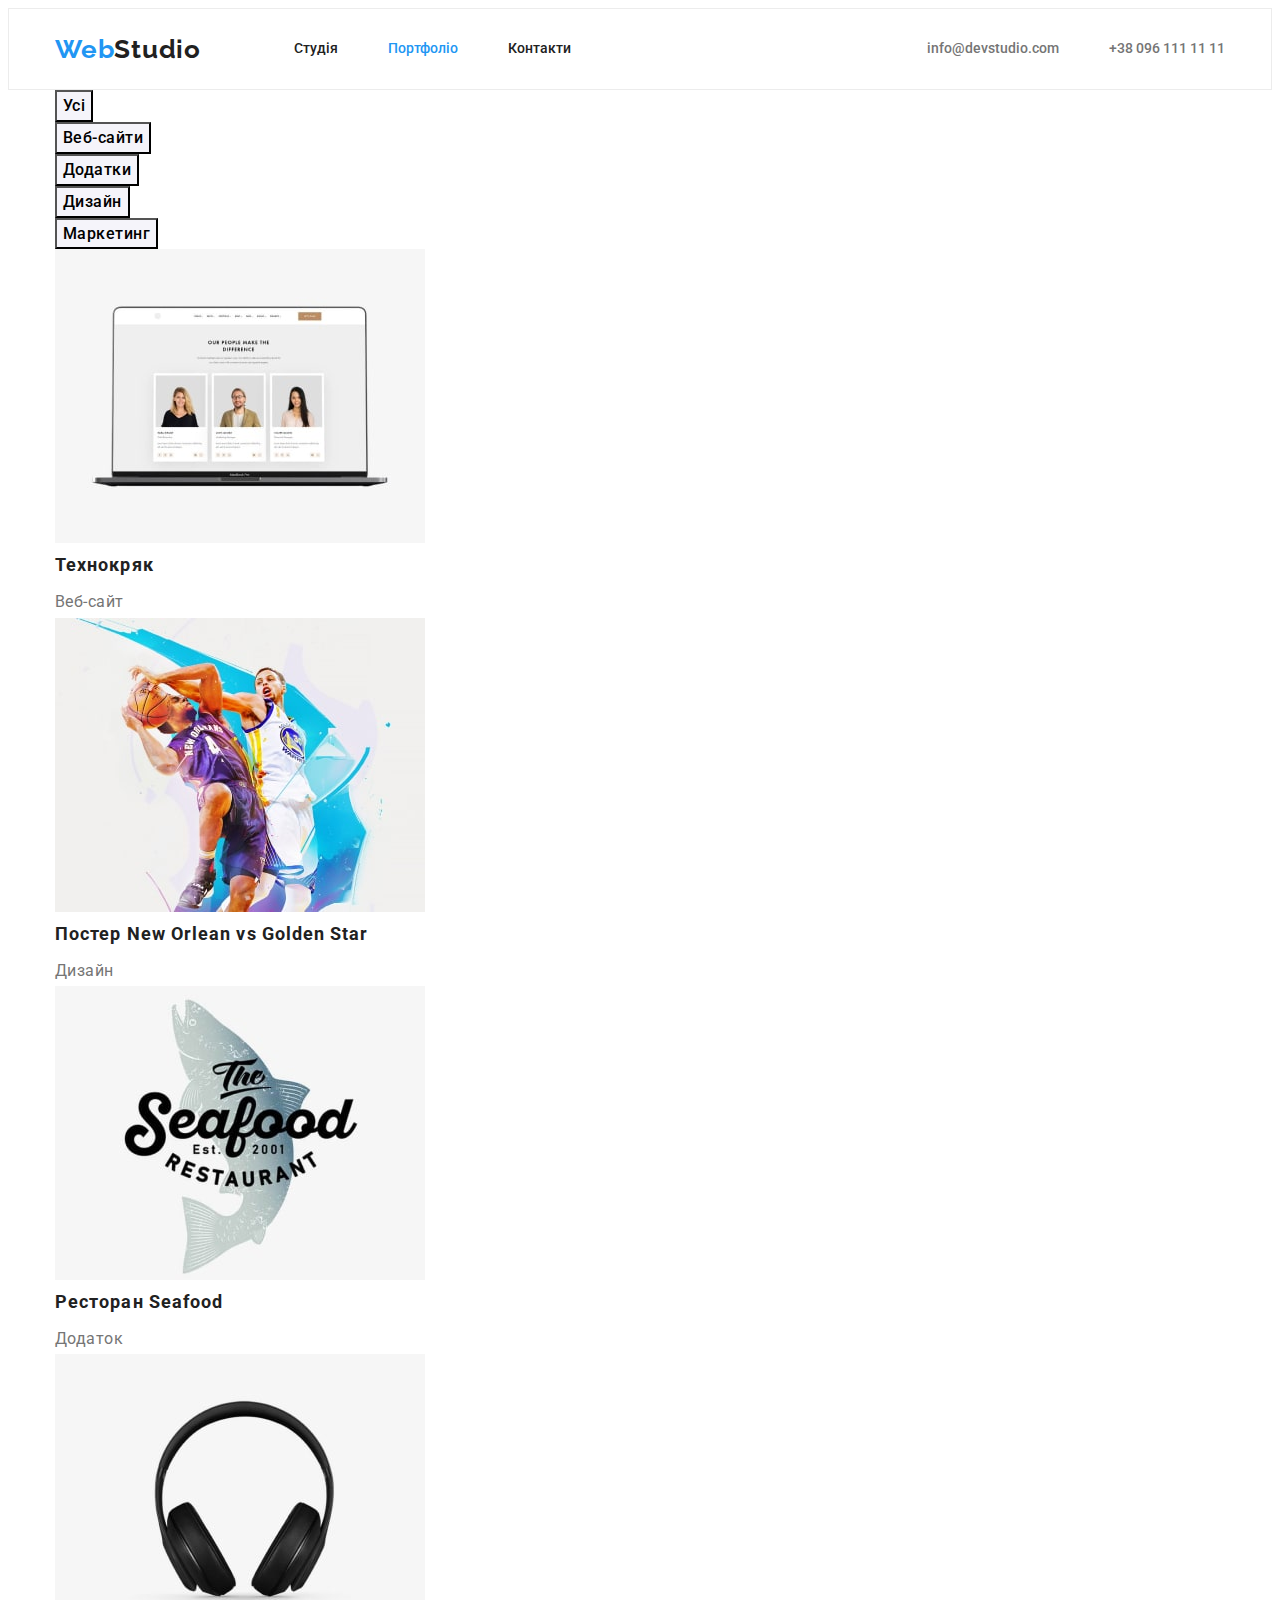
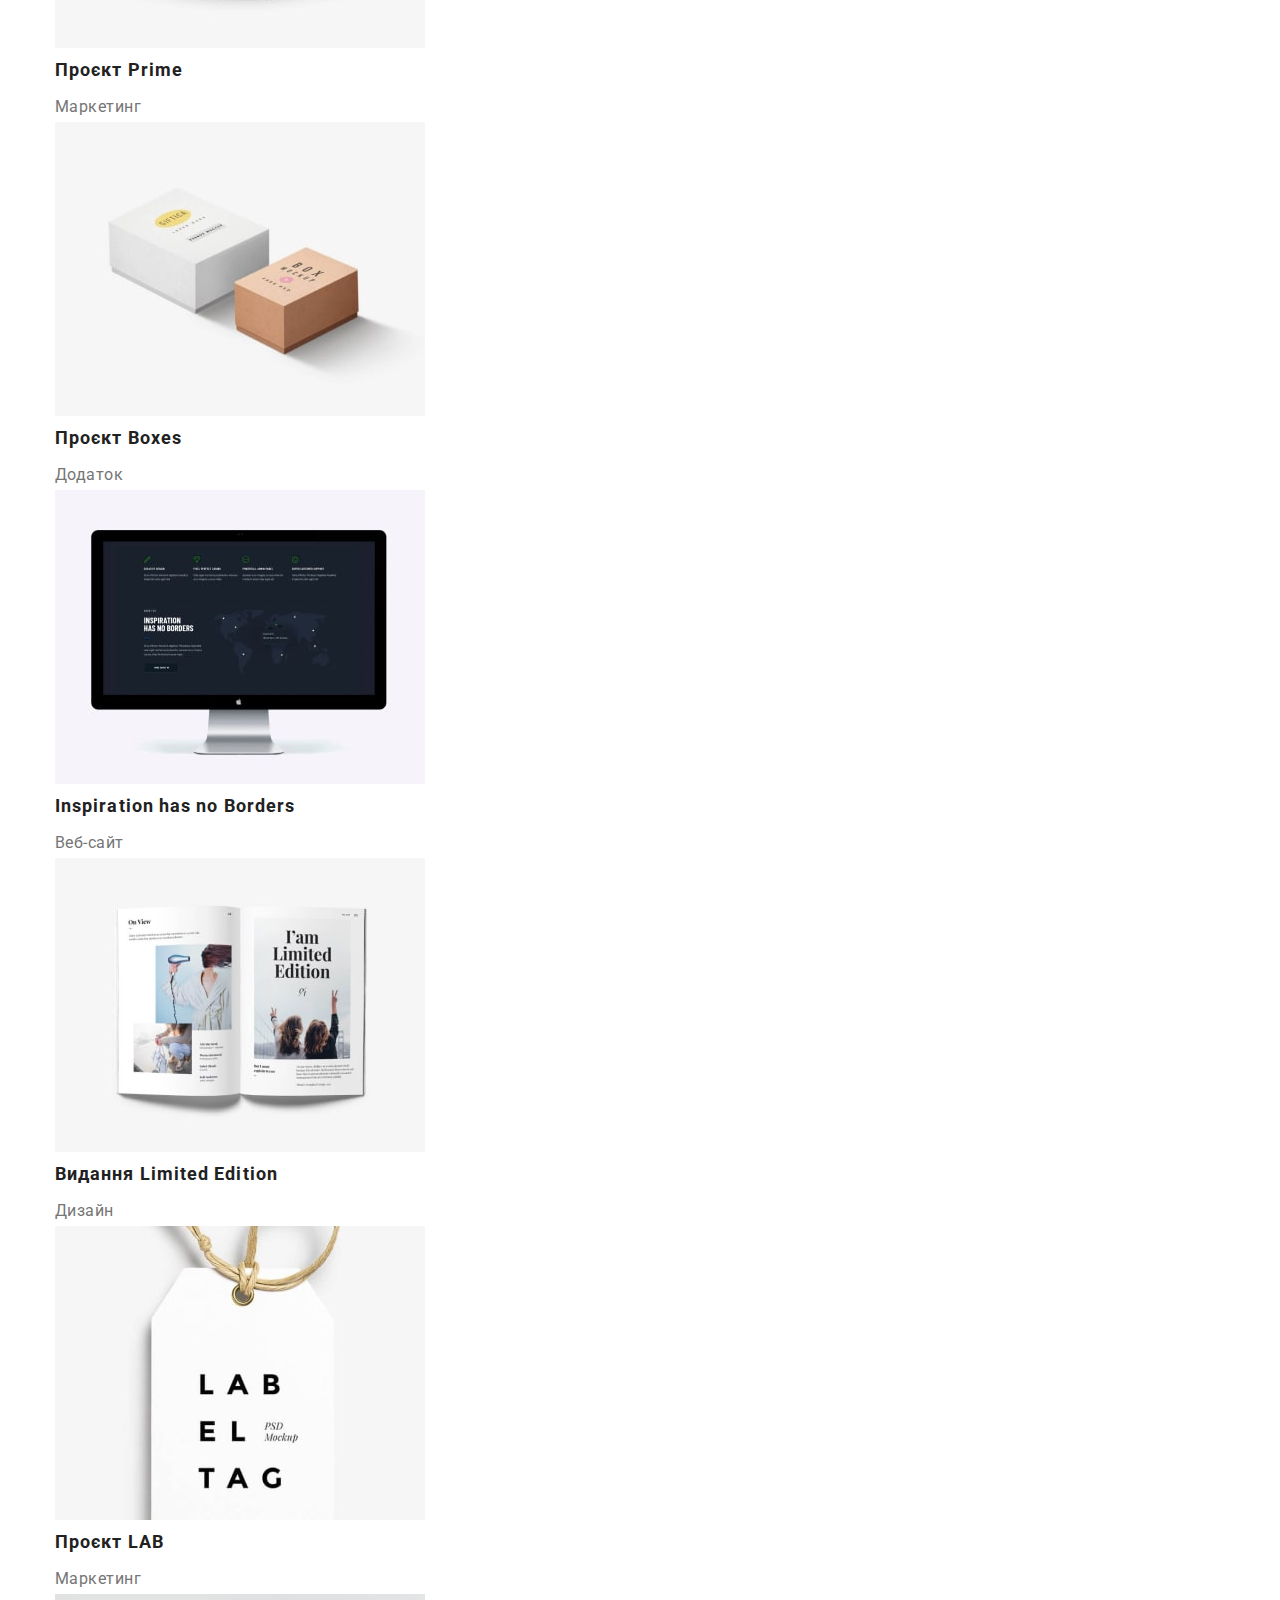
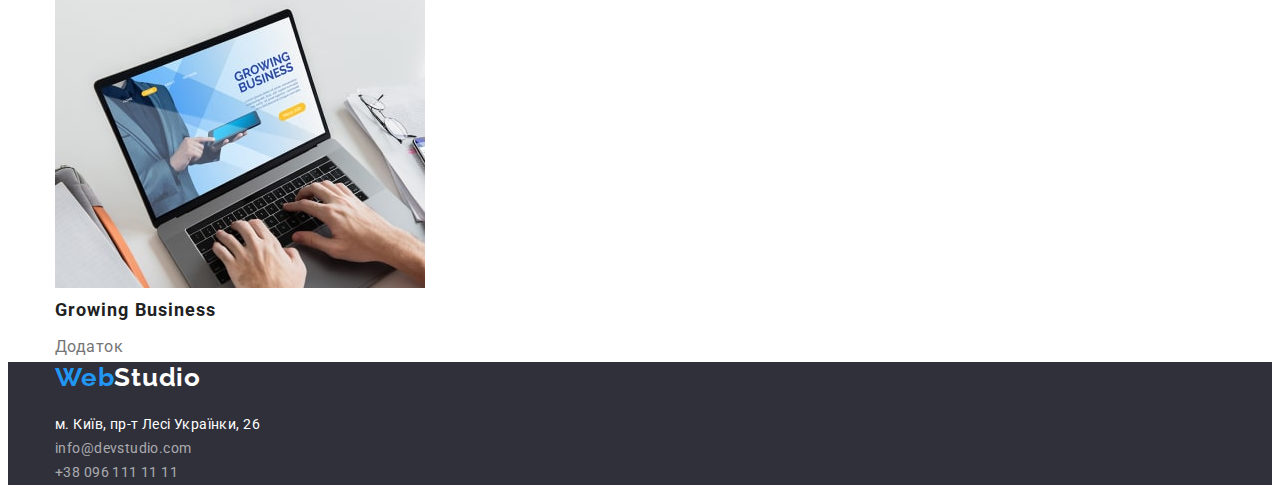
==== commit 39ad2a5c: "header position" ====
--- a/portfolio.html
+++ b/portfolio.html
@@ -22,8 +22,8 @@
   </head>
   <body>
     <header class="header">
-      <div class="container">
-        <nav class="header-navigation">
+      <div class="container main-nav">
+        <nav class="header-navigation main-nav">
           <a class="header-logo" href="./index.html"
             ><span class="part-logo">Web</span>Studio</a
           >
--- a/css/styles.css
+++ b/css/styles.css
@@ -19,6 +19,8 @@
   --secondary-background-color: #2f303a;
   --section-background-color: #f5f4fa;
   --accent-btn-background-color: #188ce8;
+
+  --border-header-color: #ececec;
 }
 
 /*------------BODY------------*/
@@ -28,52 +30,52 @@
   background-color: var(--white-color);
 }
 
-/*h1,
-h2,
-h3,
-h4,
-h5,
-h6,
-p,
-ul {
+/*-----------Utilities-----------*/
+
+.list {
   margin-top: 0;
   margin-bottom: 0;
-  padding: 0;
-}*/
-
-/*------------HEADER------------*/
+  padding-left: 0;
+
+  list-style-type: none;
+}
+
+.title {
+  margin-top: 0;
+  margin-bottom: 0;
+}
+
+.text {
+  margin-top: 0;
+  margin-bottom: 0;
+}
+
 .container {
   width: 1200px;
   margin-left: auto;
   margin-right: auto;
   padding-left: 15px;
   padding-right: 15px;
-  background-color: rgb(127, 214, 210);
+  /*background-color: rgb(127, 214, 210);*/
+}
+
+/*------------HEADER------------*/
+.header {
+  border: 1px solid var(--border-header-color);
 }
 
 .nav-list .nav-link.current {
   color: var(--blue-color);
 }
 
-.list {
-  margin-top: 0;
-  margin-bottom: 0;
-  padding-left: 0;
-
-  list-style-type: none;
-}
-
-.title {
-  margin-top: 0;
-  margin-bottom: 0;
-}
-
-.text {
-  margin-top: 0;
-  margin-bottom: 0;
+.main-nav {
+  display: flex;
+  align-items: center;
 }
 
 .header-logo {
+  margin-right: 93px;
+
   font-family: "Raleway", sans-serif;
   font-weight: 700;
   font-size: 26px;
@@ -87,13 +89,24 @@
   color: var(--blue-color);
 }
 
+.nav-list {
+  display: flex;
+}
+
+.nav-item + .nav-item {
+  margin-left: 50px;
+}
+
 .nav-link:hover,
 .nav-link:focus {
   color: var(--blue-color);
 }
 
-
 .nav-link {
+  display: block;
+  padding-top: 32px;
+  padding-bottom: 32px;
+
   text-decoration: none;
   font-weight: 500;
   font-size: 14px;
@@ -101,11 +114,24 @@
   color: var(--primary-text-color);
 }
 
+.header-list {
+  margin-left: auto;
+  display: flex;
+}
+
+.header-item + .header-item {
+  margin-left: 50px;
+}
+
 .header-item {
   list-style-type: none;
 }
 
 .header-link {
+  display: block;
+  padding-top: 32px;
+  padding-bottom: 32px;
+
   text-decoration: none;
   font-weight: 500;
   font-size: 14px;
@@ -121,13 +147,13 @@
 /*------------FOOTER-----------*/
 .footer {
   background-color: var(--secondary-background-color);
-  /*width: 1600px;*/
-  height: 252px;
+}
+.main-footer {
+  display: flex;
+  align-items: center;
 }
 
 .footer-logo {
-  margin-bottom: 20px;
-
   font-family: "Raleway", sans-serif;
   font-weight: 700;
   font-size: 26px;
@@ -155,6 +181,10 @@
   color: var(--white-color);
 }
 
+.footer-list {
+  margin-top: 20px;
+}
+
 .footer-item {
   text-decoration: none;
 }
@@ -178,11 +208,14 @@
 /*------------HERO------------*/
 .hero {
   background-color: var(--secondary-background-color);
-  /*width: 1600px;*/
-  height: 600px;
-}
+}
+
 
 .hero-title {
+  flex-wrap: wrap;
+  
+  align-content: center;
+  align-items: center;
   margin-bottom: 30px;
 
   font-weight: 900;
@@ -229,7 +262,6 @@
   list-style-type: none;
 }
 
-
 .features-subtitle {
   margin-bottom: 10px;
 
@@ -333,7 +365,7 @@
 .link-projects {
   text-decoration: none;
 }
-    
+
 .subtitle-projects {
   margin-bottom: 4px;
   font-size: 18px;
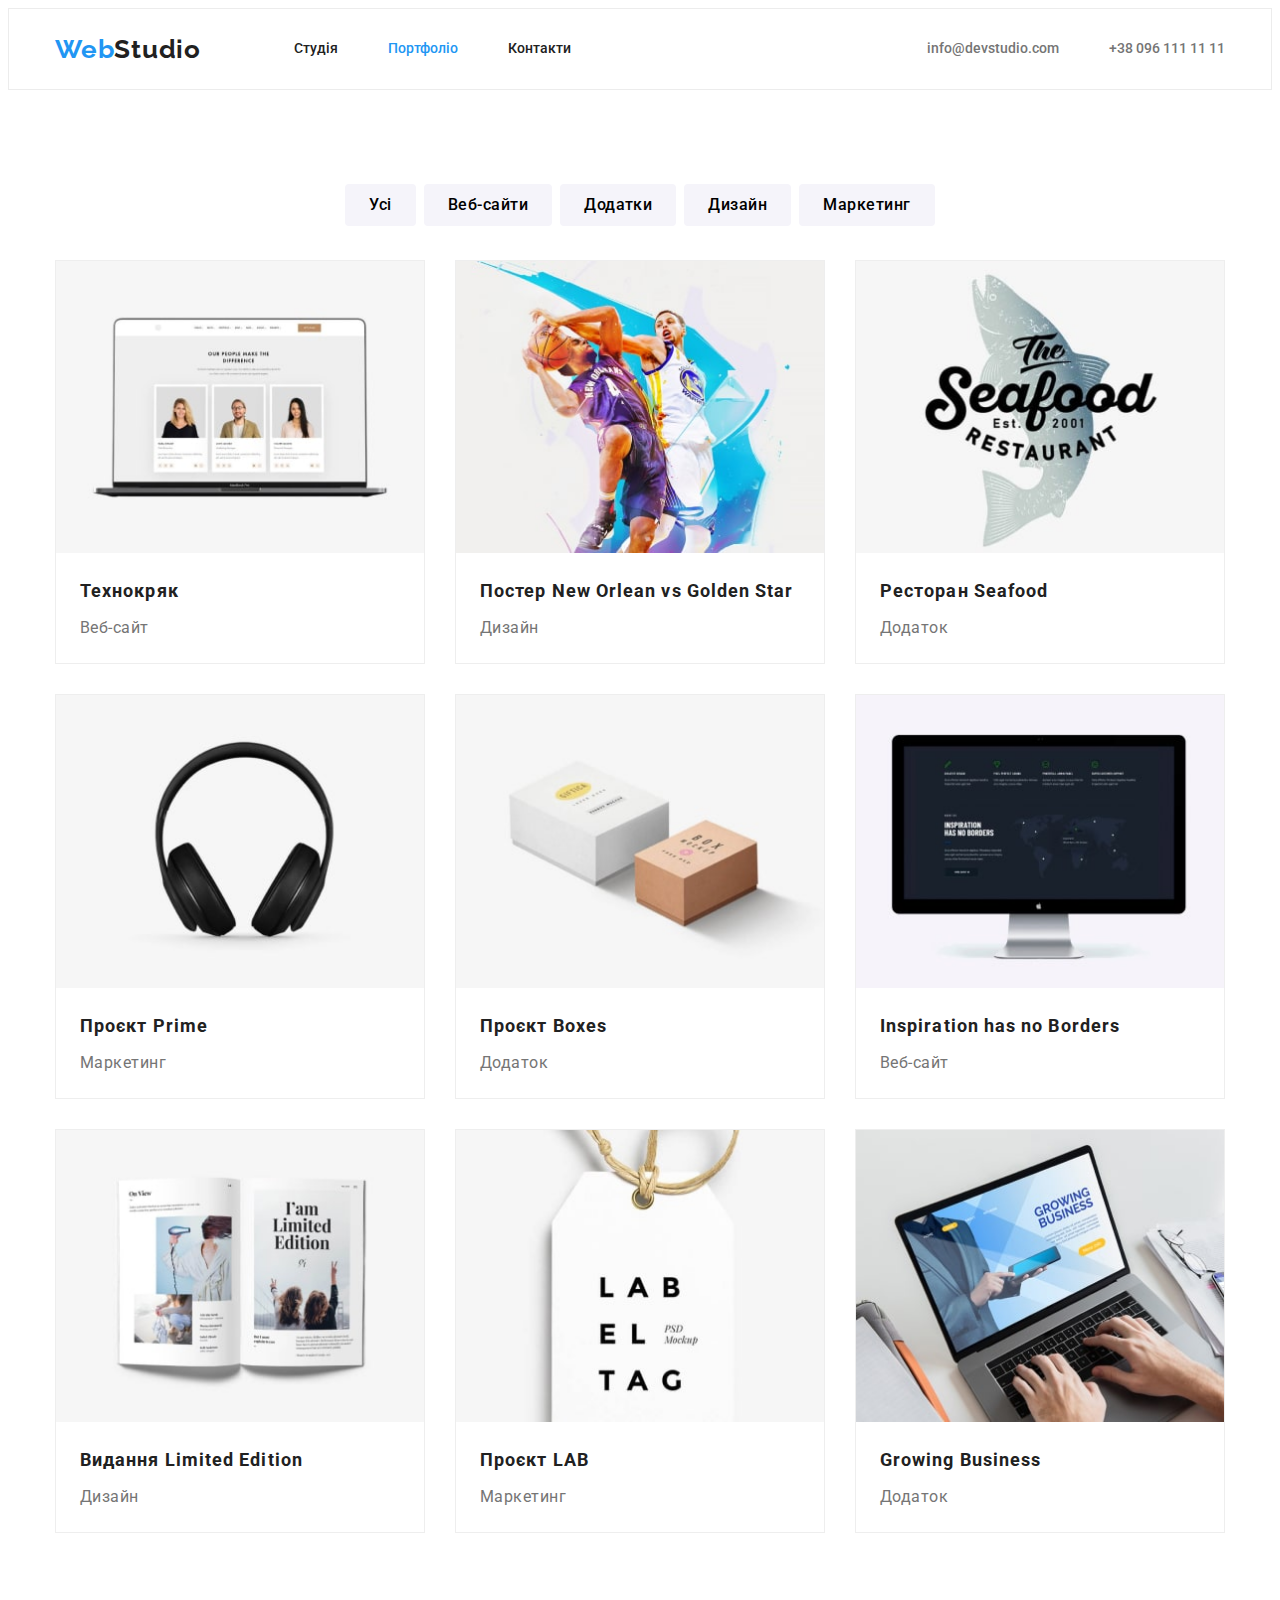
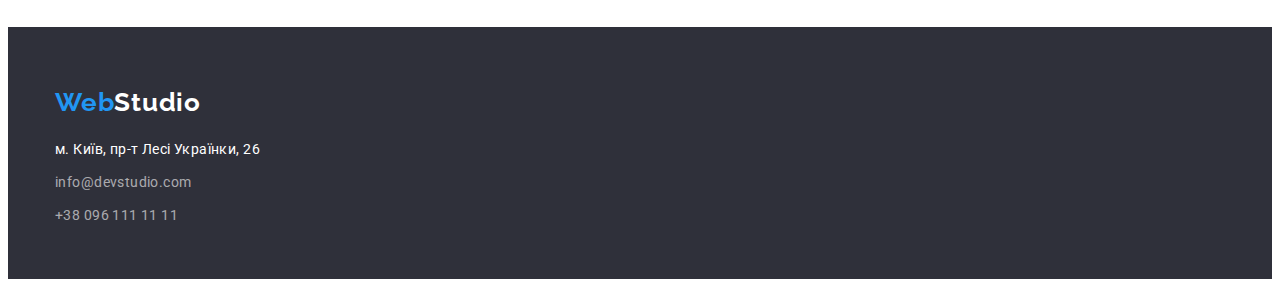
==== commit eee48158: "finished portfolio" ====
--- a/portfolio.html
+++ b/portfolio.html
@@ -21,6 +21,7 @@
     <link rel="stylesheet" href="./css/styles.css" />
   </head>
   <body>
+    <!------------------header------------------->
     <header class="header">
       <div class="container main-nav">
         <nav class="header-navigation main-nav">
@@ -37,7 +38,7 @@
             <li class="nav-item"><a href="#" class="nav-link">Контакти</a></li>
           </ul>
         </nav>
-        <!--contacts header-->
+        <!-------------------contacts header------------------->
         <ul class="header-list list">
           <li class="header-item">
             <a class="header-link" href="mailto:info@devstudio.com"
@@ -53,6 +54,7 @@
       </div>
     </header>
     <main>
+      <!------------------section main------------------->
       <section class="section">
         <div class="container">
           <h1 class="visually-hidden">Портфоліо</h1>
@@ -77,8 +79,10 @@
             <li class="item-projects">
               <a class="link-projects" href="#">
                 <img src="./image/laptop.jpg" alt="ноутбук" width="370" />
-                <h2 class="subtitle-projects title">Технокряк</h2>
-                <p class="text-projects text">Веб-сайт</p>
+                <div class="cart-content">
+                  <h2 class="subtitle-projects title">Технокряк</h2>
+                  <p class="text-projects text">Веб-сайт</p>
+                </div>
               </a>
             </li>
             <li class="item-projects">
@@ -88,10 +92,12 @@
                   alt="два баскетболіста"
                   width="370"
                 />
-                <h2 class="subtitle-projects title">
-                  Постер New Orlean vs Golden Star
-                </h2>
-                <p class="text-projects text">Дизайн</p>
+                <div class="cart-content">
+                  <h2 class="subtitle-projects title">
+                    Постер New Orlean vs Golden Star
+                  </h2>
+                  <p class="text-projects text">Дизайн</p>
+                </div>
               </a>
             </li>
             <li class="item-projects">
@@ -101,22 +107,28 @@
                   alt="логотип ресторану"
                   width="370"
                 />
-                <h2 class="subtitle-projects title">Ресторан Seafood</h2>
-                <p class="text-projects text">Додаток</p>
+                <div class="cart-content">
+                  <h2 class="subtitle-projects title">Ресторан Seafood</h2>
+                  <p class="text-projects text">Додаток</p>
+                </div>
               </a>
             </li>
             <li class="item-projects">
               <a class="link-projects" href="#">
                 <img src="./image/headphones.jpg" alt="навушники" width="370" />
-                <h2 class="subtitle-projects title">Проєкт Prime</h2>
-                <p class="text-projects text">Маркетинг</p>
+                <div class="cart-content">
+                  <h2 class="subtitle-projects title">Проєкт Prime</h2>
+                  <p class="text-projects text">Маркетинг</p>
+                </div>
               </a>
             </li>
             <li class="item-projects">
               <a class="link-projects" href="#">
                 <img src="./image/boxes.jpg" alt="дві коробки" width="370" />
-                <h2 class="subtitle-projects title">Проєкт Boxes</h2>
-                <p class="text-projects text">Додаток</p>
+                <div class="cart-content">
+                  <h2 class="subtitle-projects title">Проєкт Boxes</h2>
+                  <p class="text-projects text">Додаток</p>
+                </div>
               </a>
             </li>
             <li class="item-projects">
@@ -126,22 +138,32 @@
                   alt="комп'ютерний монітор"
                   width="370"
                 />
-                <h2 class="subtitle-projects title">Inspiration has no Borders</h2>
-                <p class="text-projects text">Веб-сайт</p>
+                <div class="cart-content">
+                  <h2 class="subtitle-projects title">
+                    Inspiration has no Borders
+                  </h2>
+                  <p class="text-projects text">Веб-сайт</p>
+                </div>
               </a>
             </li>
             <li class="item-projects">
               <a class="link-projects" href="#">
                 <img src="./image/book.jpg" alt="відкрита книга" width="370" />
-                <h2 class="subtitle-projects title">Видання Limited Edition</h2>
-                <p class="text-projects text">Дизайн</p>
+                <div class="cart-content">
+                  <h2 class="subtitle-projects title">
+                    Видання Limited Edition
+                  </h2>
+                  <p class="text-projects text">Дизайн</p>
+                </div>
               </a>
             </li>
             <li class="item-projects">
               <a class="link-projects" href="#">
                 <img src="./image/lable.jpg" alt="лейба" width="370" />
-                <h2 class="subtitle-projects title">Проєкт LAB</h2>
-                <p class="text-projects text">Маркетинг</p>
+                <div class="cart-content">
+                  <h2 class="subtitle-projects title">Проєкт LAB</h2>
+                  <p class="text-projects text">Маркетинг</p>
+                </div>
               </a>
             </li>
             <li class="item-projects">
@@ -151,8 +173,10 @@
                   alt="ноутбук з руками"
                   width="370"
                 />
-                <h2 class="subtitle-projects title">Growing Business</h2>
-                <p class="text-projects text">Додаток</p>
+                <div class="cart-content">
+                  <h2 class="subtitle-projects title">Growing Business</h2>
+                  <p class="text-projects text">Додаток</p>
+                </div>
               </a>
             </li>
           </ul>
--- a/css/styles.css
+++ b/css/styles.css
@@ -21,6 +21,9 @@
   --accent-btn-background-color: #188ce8;
 
   --border-header-color: #ececec;
+  --border-carts-color: #eeeeee;
+
+  --card-set-gap: 30px;
 }
 
 /*------------BODY------------*/
@@ -30,24 +33,32 @@
   background-color: var(--white-color);
 }
 
+img {
+  display: block;
+  max-width: 100%;
+  height: auto;
+}
+
+p,
+h1,
+h2,
+h3,
+h4,
+h5,
+h6 {
+  margin: 0;
+}
+
+ul,
+ol {
+  margin: 0;
+  padding-left: 0;
+}
+
 /*-----------Utilities-----------*/
 
 .list {
-  margin-top: 0;
-  margin-bottom: 0;
-  padding-left: 0;
-
-  list-style-type: none;
-}
-
-.title {
-  margin-top: 0;
-  margin-bottom: 0;
-}
-
-.text {
-  margin-top: 0;
-  margin-bottom: 0;
+  list-style-type: none;
 }
 
 .container {
@@ -147,10 +158,9 @@
 /*------------FOOTER-----------*/
 .footer {
   background-color: var(--secondary-background-color);
-}
-.main-footer {
-  display: flex;
-  align-items: center;
+  height: 252px;
+  padding-top: 60px;
+  padding-bottom: 60px;
 }
 
 .footer-logo {
@@ -185,6 +195,10 @@
   margin-top: 20px;
 }
 
+.footer-item + .footer-item {
+  margin-top: 9px;
+}
+
 .footer-item {
   text-decoration: none;
 }
@@ -208,16 +222,18 @@
 /*------------HERO------------*/
 .hero {
   background-color: var(--secondary-background-color);
-}
-
+  padding-top: 200px;
+  padding-bottom: 200px;
+  justify-content: center;
+}
 
 .hero-title {
   flex-wrap: wrap;
-  
-  align-content: center;
-  align-items: center;
+  margin-right: auto;
+  margin-left: auto;
   margin-bottom: 30px;
 
+  width: 696px;
   font-weight: 900;
   font-size: 44px;
   line-height: 1.36;
@@ -229,11 +245,21 @@
 
 .hero-btn:hover,
 .hero-btn:focus {
-  background-color: var(--accent-btn-background-color);
+  border-color: transparent;
   cursor: pointer;
 }
 
 .hero-btn {
+  display: flex;
+  align-items: center;
+  justify-content: center;
+  margin-right: auto;
+  margin-left: auto;
+
+  height: 50px;
+  width: 216px;
+  border-radius: 4px;
+  border-color: var(--blue-color);
   font-family: inherit;
   font-weight: 700;
   font-size: 16px;
@@ -258,8 +284,23 @@
 }
 
 /*------------OUR FEATURES------------*/
+.features {
+  padding-top: 94px;
+  padding-bottom: 94px;
+}
+
+.features-list {
+  display: flex;
+  flex-wrap: wrap;
+}
+
+.features-item + .features-item {
+  margin-left: 30px;
+}
+
 .features-item {
   list-style-type: none;
+  width: 270px;
 }
 
 .features-subtitle {
@@ -279,6 +320,18 @@
 }
 
 /*------------OUR ACTIVITIES-----------*/
+.activities {
+  padding-bottom: 94px;
+}
+
+.activities-list {
+  display: flex;
+}
+
+.activities-item + .activities-item {
+  margin-left: 30px;
+}
+
 .activities-title {
   margin-bottom: 50px;
 
@@ -295,8 +348,16 @@
 /*------------OUR TEAM-----------*/
 .team {
   background-color: var(--section-background-color);
-  /*width: 1600px;
-  height: 648px;*/
+  padding-top: 94px;
+  padding-bottom: 94px;
+}
+
+.team-list {
+  display: flex;
+}
+
+.team-item + .team-item {
+  margin-left: 30px;
 }
 
 .team-title {
@@ -313,8 +374,13 @@
   background-color: var(--white-color);
 }
 
+.name-wrap {
+  padding: 30px;
+}
+
 .team-name {
   margin-bottom: 10px;
+
   font-weight: 500;
   font-size: 16px;
   line-height: 1.18;
@@ -332,9 +398,25 @@
 
 /*----------------------------------ПОРТФОЛІО--------------------------------*/
 
-/*----------main-------------*/
+/*----------section main-------------*/
+.section {
+  padding-top: 94px;
+  padding-bottom: 94px;
+}
+
 .list-btn {
-  list-style-type: none;
+  display: flex;
+  align-items: center;
+  justify-content: center;
+  margin-right: auto;
+  margin-left: auto;
+  margin-bottom: 34px;
+
+  list-style-type: none;
+}
+
+.item-btn + .item-btn {
+  margin-left: 8px;
 }
 
 .btn-filter:hover,
@@ -349,6 +431,10 @@
 }
 
 .btn-filter {
+  border-radius: 4px;
+  border-color: transparent;
+  padding: 6px 22px;
+
   font-family: inherit;
   font-weight: 500;
   font-size: 16px;
@@ -359,11 +445,29 @@
 }
 
 .list-projects {
-  list-style-type: none;
+  display: flex;
+  flex-wrap: wrap;
+  list-style-type: none;
+
+  margin-left: calc(-1 * var(--card-set-gap));
+  margin-top: calc(-1 * var(--card-set-gap));
+}
+
+.item-projects {
+  flex-basis: calc(100% / 3 - var(--card-set-gap));
+
+  margin-left: var(--card-set-gap);
+  margin-top: var(--card-set-gap);
+
+  border: 1px solid var(--border-carts-color);
 }
 
 .link-projects {
   text-decoration: none;
+}
+
+.cart-content {
+  padding: 20px 24px;
 }
 
 .subtitle-projects {
